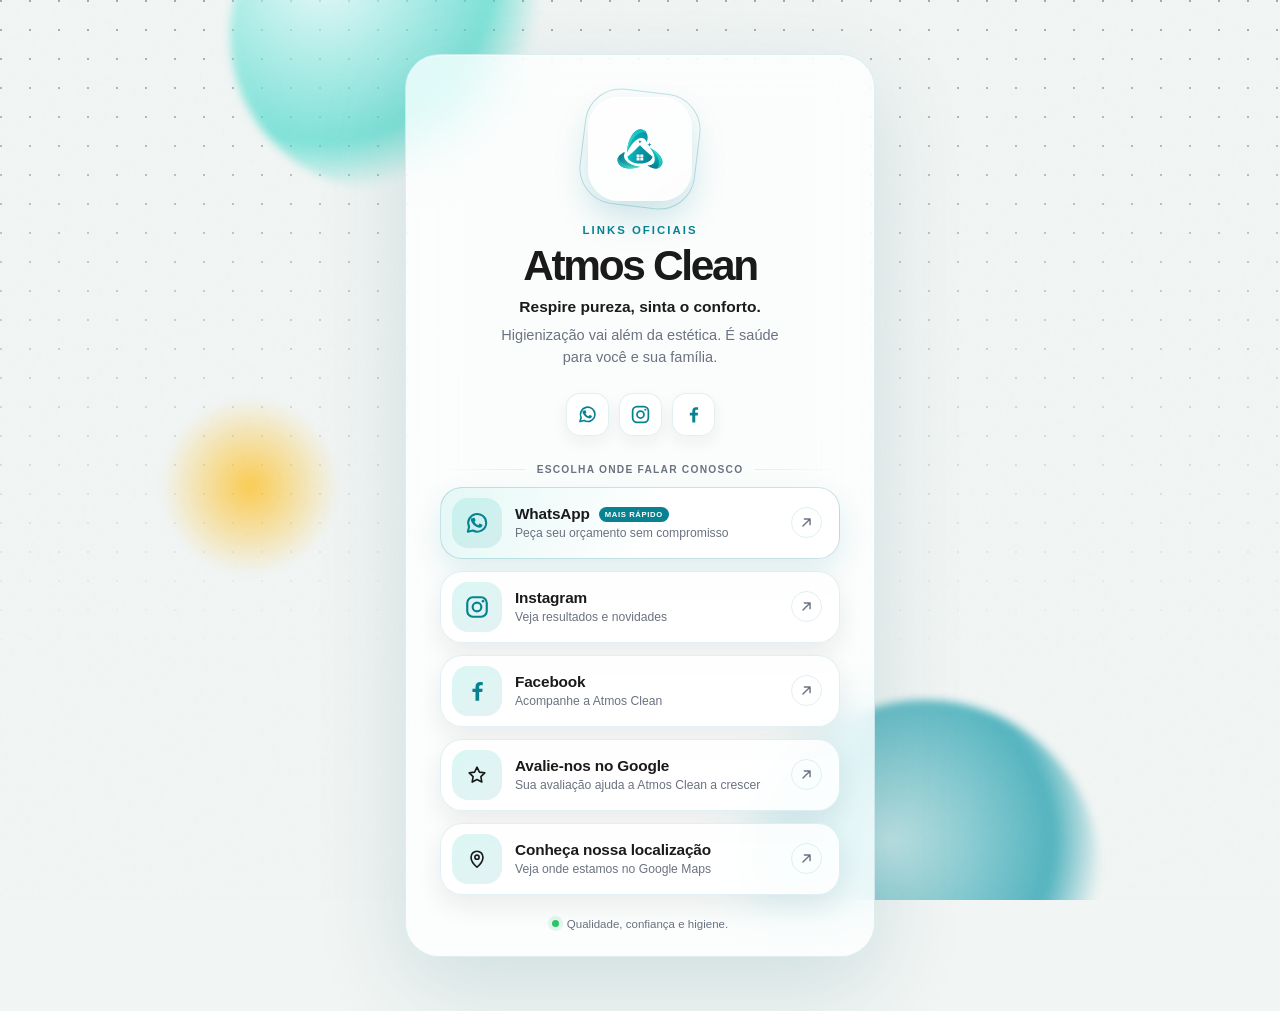
==== index.html @ a63f18ec "Update index.html" ====
<!doctype html>
<html lang="pt-BR">
<head>
  <!-- Google tag (gtag.js) -->
  <script async src="https://www.googletagmanager.com/gtag/js?id=G-EFD76D0ZDN"></script>
  <script>
    window.dataLayer = window.dataLayer || [];
    function gtag(){dataLayer.push(arguments);}
    gtag('js', new Date());

    gtag('config', 'G-EFD76D0ZDN');
  </script>

  <meta charset="utf-8">
  <meta name="viewport" content="width=device-width, initial-scale=1">
  <meta name="theme-color" content="#f1f5f4">
  <meta name="description" content="Encontre todos os canais oficiais da Atmos Clean em um só lugar.">
  <meta property="og:type" content="website">
  <meta property="og:title" content="Atmos Clean | Links oficiais">
  <meta property="og:description" content="Respire pureza, sinta o conforto. Acesse os canais oficiais da Atmos Clean.">
  <meta property="og:image" content="assets/brand/logo.svg">

  <!-- ================================================
       LINKS EDITÁVEIS - ALTERE CADA ENDEREÇO UMA VEZ
       Todos os botões abaixo usam automaticamente estes valores.
  ================================================= -->
  <meta name="social-link-whatsapp" content="https://wa.me/5562993079218?text=Ol%C3%A1%2C%20tudo%20bem%3F%20%0AGostaria%20de%20mais%20informa%C3%A7%C3%B5es%E2%80%A6%20">
  <meta name="social-link-instagram" content="https://www.instagram.com/atmosclean.oficial?igsh=MTZ6dmF2cjFnajdqMw%3D%3D&utm_source=qr">
  <meta name="social-link-facebook" content="https://www.facebook.com/share/1BRJ5jH2sF/?mibextid=wwXIfr">

  <title>Atmos Clean | Links oficiais</title>
  <link rel="icon" href="assets/brand/favicon.svg" type="image/svg+xml">
  <link rel="stylesheet" href="css/style.css">
  <style>.link-icon > svg { width: 22px; height: 22px; display: block; }</style>
  <style>
    /* Ajuste de tela: manter todos os cards visíveis sem rolagem em celulares */
    @media (max-width: 600px) {
      html, body {
        height: 100%;
        overflow: hidden;
      }

      body {
        min-height: 100svh;
      }

      .page-shell {
        min-height: 100svh;
        padding: 10px 12px;
        display: flex;
        align-items: center;
        justify-content: center;
      }

      .profile-card {
        width: min(100%, 430px);
        max-height: calc(100svh - 20px);
        overflow: hidden;
      }

      .profile-header {
        padding-top: 4px;
      }

      .logo-wrap {
        margin-bottom: 6px;
      }

      .brand-logo {
        max-height: 58px;
      }

      .eyebrow {
        margin: 2px 0 2px;
        font-size: 0.72rem;
      }

      .profile-header h1 {
        margin: 0;
        font-size: clamp(1.55rem, 6vw, 2rem);
      }

      .tagline {
        margin: 2px 0 4px;
        font-size: 0.82rem;
      }

      .intro {
        margin: 0 auto 7px;
        font-size: 0.72rem;
        line-height: 1.25;
      }

      .social-shortcuts {
        margin-bottom: 7px;
      }

      .section-label {
        margin: 6px 0 7px;
      }

      .links {
        gap: 6px;
      }

      .link-card {
        min-height: 50px;
        padding: 8px 11px;
      }

      .link-icon {
        width: 34px;
        height: 34px;
        flex: 0 0 34px;
      }

      .link-text strong {
        font-size: 0.82rem;
      }

      .link-text small {
        font-size: 0.66rem;
        line-height: 1.15;
      }

      .profile-footer {
        margin-top: 7px;
        padding-top: 5px;
      }

      .profile-footer p {
        font-size: 0.65rem;
      }
    }

    /* Em telas muito baixas, compacta ainda mais sem criar scroll */
    @media (max-width: 600px) and (max-height: 700px) {
      .page-shell {
        padding: 6px 10px;
      }

      .profile-header h1 {
        font-size: 1.45rem;
      }

      .brand-logo {
        max-height: 48px;
      }

      .social-shortcuts {
        transform: scale(.9);
        transform-origin: center;
        margin: 0 0 2px;
      }

      .section-label {
        margin: 3px 0 5px;
      }

      .links {
        gap: 4px;
      }

      .link-card {
        min-height: 45px;
        padding: 6px 9px;
      }

      .link-icon {
        width: 30px;
        height: 30px;
        flex-basis: 30px;
      }

      .profile-footer {
        display: none;
      }
    }
  </style>

  <script src="js/main.js" defer></script>
</head>
<body>
  <a class="skip-link" href="#links">Ir para os links</a>

  <div class="background-art" aria-hidden="true">
    <span class="orb orb--one"></span>
    <span class="orb orb--two"></span>
    <span class="orb orb--three"></span>
    <span class="noise"></span>
  </div>

  <main class="page-shell">
    <article class="profile-card reveal">
      <!-- =========================
           DADOS EDITÁVEIS DA MARCA
           Edite textos, links e imagens abaixo
      ========================== -->
      <header class="profile-header">
        <div class="logo-wrap" aria-hidden="true">
          <!-- Para trocar a marca, substitua o arquivo abaixo. -->
          <img class="brand-logo" src="assets/brand/logo.svg" alt="">
        </div>

        <!-- Edite aqui o nome, slogan e apresentação. -->
        <p class="eyebrow">Links oficiais</p>
        <h1>Atmos Clean</h1>
        <p class="tagline">Respire pureza, sinta o conforto.</p>
        <p class="intro">Higienização vai além da estética. É saúde para você e sua família.</p>

        <!-- Edite os hrefs dos atalhos sociais. -->
        <nav class="social-shortcuts" aria-label="Atalhos para redes sociais">
          <a href="#" data-link="whatsapp" target="_blank" rel="noopener noreferrer" aria-label="WhatsApp">
            <img src="assets/icons/whatsapp.svg" alt="">
          </a>
          <a href="#" data-link="instagram" target="_blank" rel="noopener noreferrer" aria-label="Instagram">
            <img src="assets/icons/instagram.svg" alt="">
          </a>
          <a href="#" data-link="facebook" target="_blank" rel="noopener noreferrer" aria-label="Facebook">
            <img src="assets/icons/facebook.svg" alt="">
          </a>
        </nav>
      </header>

      <div class="section-label reveal" style="--delay: 40ms" aria-hidden="true">
        <span></span>
        <p>Escolha onde falar conosco</p>
        <span></span>
      </div>

      <!-- Copie ou remova blocos .link-card para editar a lista. -->
      <section class="links" id="links" aria-label="Canais de contato">
        <a class="link-card link-card--primary reveal" href="#" data-link="whatsapp" target="_blank" rel="noopener noreferrer" data-channel="WhatsApp" style="--delay: 80ms">
          <span class="link-icon"><img src="assets/icons/whatsapp.svg" alt=""></span>
          <span class="link-text"><strong>WhatsApp <em>mais rápido</em></strong><small>Peça seu orçamento sem compromisso</small></span>
          <span class="link-arrow" aria-hidden="true"><svg viewBox="0 0 24 24"><path d="M7 17 17 7M9 7h8v8"></path></svg></span>
        </a>

        <a class="link-card reveal" href="#" data-link="instagram" target="_blank" rel="noopener noreferrer" data-channel="Instagram" style="--delay: 140ms">
          <span class="link-icon"><img src="assets/icons/instagram.svg" alt=""></span>
          <span class="link-text"><strong>Instagram</strong><small>Veja resultados e novidades</small></span>
          <span class="link-arrow" aria-hidden="true"><svg viewBox="0 0 24 24"><path d="M7 17 17 7M9 7h8v8"></path></svg></span>
        </a>

        <a class="link-card reveal" href="#" data-link="facebook" target="_blank" rel="noopener noreferrer" data-channel="Facebook" style="--delay: 200ms">
          <span class="link-icon"><img src="assets/icons/facebook.svg" alt=""></span>
          <span class="link-text"><strong>Facebook</strong><small>Acompanhe a Atmos Clean</small></span>
          <span class="link-arrow" aria-hidden="true"><svg viewBox="0 0 24 24"><path d="M7 17 17 7M9 7h8v8"></path></svg></span>
        </a>

        <a class="link-card reveal" href="https://g.page/r/CYcF6MZ9ErbyEAI/review" target="_blank" rel="noopener noreferrer" data-channel="Google Avaliação" style="--delay: 260ms">
          <span class="link-icon" aria-hidden="true">
            <svg viewBox="0 0 24 24" fill="none">
              <path d="M12 3.5l2.63 5.33 5.87.85-4.25 4.14 1 5.85L12 16.9l-5.25 2.77 1-5.85L3.5 9.68l5.87-.85L12 3.5z" stroke="currentColor" stroke-width="1.8" stroke-linejoin="round"/>
            </svg>
          </span>
          <span class="link-text"><strong>Avalie-nos no Google</strong><small>Sua avaliação ajuda a Atmos Clean a crescer</small></span>
          <span class="link-arrow" aria-hidden="true"><svg viewBox="0 0 24 24"><path d="M7 17 17 7M9 7h8v8"></path></svg></span>
        </a>

        <a class="link-card reveal" href="https://share.google/tZigsEv94xAQN0CXl" target="_blank" rel="noopener noreferrer" data-channel="Google Maps" style="--delay: 320ms">
          <span class="link-icon" aria-hidden="true">
            <svg viewBox="0 0 24 24" fill="none">
              <path d="M12 21s6.5-5.75 6.5-11A6.5 6.5 0 1 0 5.5 10c0 5.25 6.5 11 6.5 11z" stroke="currentColor" stroke-width="1.8"/>
              <circle cx="12" cy="10" r="2.3" stroke="currentColor" stroke-width="1.8"/>
            </svg>
          </span>
          <span class="link-text"><strong>Conheça nossa localização</strong><small>Veja onde estamos no Google Maps</small></span>
          <span class="link-arrow" aria-hidden="true"><svg viewBox="0 0 24 24"><path d="M7 17 17 7M9 7h8v8"></path></svg></span>
        </a>

      </section>

      <!-- Edite aqui o aviso do rodapé. -->
      <footer class="profile-footer">
        <span class="status-dot" aria-hidden="true"></span>
        <p>Qualidade, confiança e higiene.</p>
      </footer>
      <!-- ========== FIM DOS DADOS EDITÁVEIS ========== -->
    </article>
  </main>

  <div class="toast" role="status" aria-live="polite" aria-atomic="true">
    <span class="toast__icon" aria-hidden="true">!</span>
    <span class="toast__message">Link ainda não configurado.</span>
  </div>

  <noscript><p class="noscript">A página funciona sem JavaScript; apenas as animações ficam desativadas.</p></noscript>
</body>
</html>
---- css/style.css ----
:root {
  color-scheme: light;
  --color-bg: #f1f5f4;
  --color-card: rgba(255, 255, 255, 0.76);
  --color-card-solid: #fff;
  --color-primary: #1a1a1a;
  --color-secondary: #6b7280;
  --color-accent: #088291;
  --color-accent-2: #48d9ca;
  --color-cta: #f77f00;
  --color-border: rgba(8, 130, 145, 0.12);
  --color-button: rgba(255, 255, 255, 0.86);
  --radius-xl: 34px;
  --radius-lg: 22px;
  --shadow-soft: 0 28px 90px rgba(8, 91, 103, 0.15);
  --shadow-button: 0 11px 26px rgba(29, 32, 37, 0.08);
  --ease-out: cubic-bezier(.2, .8, .2, 1);
}

*, *::before, *::after { box-sizing: border-box; }

html { min-width: 320px; scroll-behavior: smooth; }

body {
  min-height: 100vh;
  margin: 0;
  overflow-x: hidden;
  color: var(--color-primary);
  background: var(--color-bg);
  font-family: Inter, ui-sans-serif, -apple-system, BlinkMacSystemFont, "Segoe UI", sans-serif;
  -webkit-font-smoothing: antialiased;
  transition: color .35s ease, background-color .35s ease;
}

a { color: inherit; }
img { display: block; max-width: 100%; }
button, a { -webkit-tap-highlight-color: transparent; }

.skip-link {
  position: fixed;
  top: 10px;
  left: 10px;
  z-index: 20;
  padding: 10px 14px;
  border-radius: 12px;
  background: var(--color-primary);
  color: var(--color-card-solid);
  transform: translateY(-150%);
  transition: transform .2s ease;
}

.skip-link:focus { transform: translateY(0); }

.background-art {
  position: fixed;
  inset: 0;
  overflow: hidden;
  pointer-events: none;
}

.background-art::before {
  content: "";
  position: absolute;
  inset: 0;
  opacity: .34;
  background-image: radial-gradient(circle at 1px 1px, currentColor 1px, transparent 0);
  background-size: 29px 29px;
  mask-image: linear-gradient(to bottom, black, transparent 75%);
}

.orb {
  position: absolute;
  border-radius: 999px;
  filter: blur(4px);
  opacity: .68;
  animation: drift 15s ease-in-out infinite alternate;
}

.orb--one {
  width: 310px;
  height: 310px;
  top: -120px;
  left: calc(50% - 410px);
  background: radial-gradient(circle at 30% 30%, #e0fbfc, #48d9ca 55%, transparent 72%);
}

.orb--two {
  width: 350px;
  height: 350px;
  right: calc(50% - 460px);
  bottom: -150px;
  background: radial-gradient(circle at 40% 40%, #a8dadc, #0895a6 55%, transparent 72%);
  animation-delay: -6s;
}

.orb--three {
  width: 180px;
  height: 180px;
  top: 44%;
  left: calc(50% - 480px);
  background: radial-gradient(circle, #ffb703, transparent 70%);
  animation-delay: -10s;
}

.noise {
  position: absolute;
  inset: 0;
  opacity: .025;
  background-image: url("data:image/svg+xml,%3Csvg viewBox='0 0 180 180' xmlns='http://www.w3.org/2000/svg'%3E%3Cfilter id='n'%3E%3CfeTurbulence type='fractalNoise' baseFrequency='.9' numOctaves='3' stitchTiles='stitch'/%3E%3C/filter%3E%3Crect width='100%25' height='100%25' filter='url(%23n)' opacity='.8'/%3E%3C/svg%3E");
}

.page-shell {
  position: relative;
  z-index: 1;
  display: grid;
  min-height: 100vh;
  place-items: center;
  padding: 54px 18px;
}

.profile-card {
  width: min(100%, 470px);
  padding: 42px 34px 26px;
  overflow: hidden;
  border: 1px solid var(--color-border);
  border-radius: var(--radius-xl);
  background: var(--color-card);
  box-shadow: var(--shadow-soft), inset 0 1px 0 rgba(255,255,255,.48);
  -webkit-backdrop-filter: blur(24px) saturate(140%);
  backdrop-filter: blur(24px) saturate(140%);
}

.profile-header { text-align: center; }

.logo-wrap {
  position: relative;
  display: grid;
  width: 104px;
  height: 104px;
  margin: 0 auto 23px;
  place-items: center;
  border-radius: 31px;
  background: linear-gradient(145deg, rgba(255,255,255,.72), rgba(255,255,255,.22));
  box-shadow: 0 17px 34px rgba(8, 130, 145, .2), inset 0 1px 0 rgba(255,255,255,.7);
  animation: float 5s ease-in-out infinite;
}

.logo-wrap::after {
  content: "";
  position: absolute;
  inset: -6px;
  z-index: -1;
  border: 1px solid rgba(8, 130, 145, .24);
  border-radius: 36px;
  transform: rotate(7deg);
}

.brand-logo { width: 82px; height: 82px; object-fit: contain; }

.eyebrow {
  margin: 0 0 8px;
  color: var(--color-accent);
  font-size: .71rem;
  font-weight: 800;
  letter-spacing: .18em;
  text-transform: uppercase;
}

h1 {
  margin: 0;
  font-size: clamp(2rem, 8vw, 2.65rem);
  letter-spacing: -.055em;
  line-height: 1.05;
}

.tagline {
  margin: 9px 0 0;
  color: var(--color-primary);
  font-size: .97rem;
  font-weight: 650;
}

.intro {
  max-width: 310px;
  margin: 8px auto 0;
  color: var(--color-secondary);
  font-size: .91rem;
  line-height: 1.55;
}

.social-shortcuts {
  display: flex;
  justify-content: center;
  gap: 10px;
  margin: 24px 0 28px;
}

.social-shortcuts a {
  display: grid;
  width: 43px;
  height: 43px;
  place-items: center;
  border: 1px solid var(--color-border);
  border-radius: 14px;
  background: var(--color-button);
  box-shadow: 0 7px 16px rgba(32,38,45,.06);
  transition: transform .25s var(--ease-out), border-color .25s ease, box-shadow .25s ease;
}

.social-shortcuts a:hover { transform: translateY(-4px) rotate(-2deg); border-color: rgba(8,130,145,.42); box-shadow: 0 12px 22px rgba(8,130,145,.14); }
.social-shortcuts img { width: 21px; height: 21px; }

.social-shortcuts a.is-placeholder { position: relative; }
.social-shortcuts a.is-placeholder::after {
  content: "";
  position: absolute;
  top: 5px;
  right: 5px;
  width: 6px;
  height: 6px;
  border: 2px solid var(--color-card-solid);
  border-radius: 50%;
  background: var(--color-cta);
}

.section-label {
  display: grid;
  grid-template-columns: 1fr auto 1fr;
  align-items: center;
  gap: 12px;
  margin: 0 3px 12px;
}

.section-label span { height: 1px; background: linear-gradient(90deg, transparent, var(--color-border)); }
.section-label span:last-child { background: linear-gradient(90deg, var(--color-border), transparent); }
.section-label p { margin: 0; color: var(--color-secondary); font-size: .64rem; font-weight: 750; letter-spacing: .12em; text-transform: uppercase; }

.links { display: grid; gap: 12px; }

.link-card {
  position: relative;
  isolation: isolate;
  display: grid;
  grid-template-columns: 50px 1fr 34px;
  min-height: 72px;
  align-items: center;
  gap: 13px;
  padding: 10px 14px 10px 11px;
  overflow: hidden;
  border: 1px solid var(--color-border);
  border-radius: var(--radius-lg);
  background: var(--color-button);
  box-shadow: var(--shadow-button);
  text-decoration: none;
  transition: transform .28s var(--ease-out), border-color .28s ease, box-shadow .28s ease, background-color .35s ease;
}

.link-card::before {
  content: "";
  position: absolute;
  inset: 0;
  z-index: -1;
  background: linear-gradient(105deg, transparent 25%, rgba(255,255,255,.62) 47%, transparent 69%);
  transform: translateX(-120%);
  transition: transform .7s var(--ease-out);
}

.link-card:hover { transform: translateY(-4px) scale(1.012); border-color: rgba(8,130,145,.35); box-shadow: 0 17px 34px rgba(8,91,103,.14); }
.link-card:hover::before { transform: translateX(120%); }

.link-card--primary {
  border-color: rgba(8, 130, 145, .22);
  background: linear-gradient(110deg, rgba(72, 217, 202, .13), var(--color-button) 54%);
  box-shadow: 0 13px 30px rgba(8, 130, 145, .12);
}

.link-icon {
  display: grid;
  width: 50px;
  height: 50px;
  place-items: center;
  border-radius: 16px;
  background: linear-gradient(145deg, rgba(72, 217, 202, .2), rgba(8, 130, 145, .11));
}

.link-icon img { width: 26px; height: 26px; transition: transform .3s var(--ease-out); }
.link-card:hover .link-icon img { transform: scale(1.13) rotate(-4deg); }

.link-text { min-width: 0; }
.link-text strong, .link-text small { display: block; }
.link-text strong { font-size: .96rem; letter-spacing: -.01em; }
.link-text small { margin-top: 3px; overflow: hidden; color: var(--color-secondary); font-size: .76rem; text-overflow: ellipsis; white-space: nowrap; }
.link-text em { display: inline-block; margin-left: 5px; padding: 3px 6px; border-radius: 999px; color: #fff; background: var(--color-accent); font-size: .48rem; font-style: normal; font-weight: 800; letter-spacing: .08em; text-transform: uppercase; vertical-align: 2px; }

.link-arrow {
  display: grid;
  width: 31px;
  height: 31px;
  place-items: center;
  border: 1px solid var(--color-border);
  border-radius: 50%;
  color: var(--color-secondary);
  font-size: 1rem;
  transition: color .25s ease, transform .25s var(--ease-out), background-color .25s ease;
}

.link-arrow svg { width: 17px; height: 17px; fill: none; stroke: currentColor; stroke-width: 2; stroke-linecap: round; stroke-linejoin: round; }
.link-card:hover .link-arrow { color: #fff; border-color: var(--color-cta); background: var(--color-cta); transform: translate(2px, -2px); }
.link-card.is-placeholder .link-arrow { border-style: dashed; color: var(--color-cta); }
.link-card.is-placeholder:hover .link-arrow { color: #fff; border-style: solid; }

.profile-footer {
  display: flex;
  justify-content: center;
  align-items: center;
  gap: 8px;
  margin-top: 23px;
  color: var(--color-secondary);
  font-size: .72rem;
}

.profile-footer p { margin: 0; }
.status-dot { width: 7px; height: 7px; border-radius: 50%; background: #2fc36b; box-shadow: 0 0 0 4px rgba(47,195,107,.12); }

.ripple {
  position: absolute;
  z-index: 2;
  border-radius: 50%;
  background: rgba(8, 130, 145, .23);
  pointer-events: none;
  transform: scale(0);
  animation: ripple .62s ease-out forwards;
}

.toast {
  position: fixed;
  z-index: 30;
  right: 20px;
  bottom: 20px;
  display: flex;
  max-width: min(360px, calc(100vw - 28px));
  align-items: center;
  gap: 11px;
  padding: 13px 16px 13px 12px;
  border: 1px solid rgba(247, 127, 0, .22);
  border-radius: 16px;
  color: var(--color-primary);
  background: var(--color-card-solid);
  box-shadow: 0 18px 50px rgba(10, 42, 53, .2);
  opacity: 0;
  pointer-events: none;
  transform: translateY(18px) scale(.96);
  transition: opacity .28s ease, transform .32s var(--ease-out);
}

.toast.is-visible { opacity: 1; transform: translateY(0) scale(1); }
.toast__icon { display: grid; width: 27px; height: 27px; flex: 0 0 auto; place-items: center; border-radius: 9px; color: #fff; background: var(--color-cta); font-size: .78rem; font-weight: 900; }
.toast__message { font-size: .82rem; font-weight: 650; line-height: 1.35; }

.reveal { opacity: 0; transform: translateY(18px); }
.reveal.is-visible { opacity: 1; transform: translateY(0); transition: opacity .7s var(--ease-out) var(--delay, 0ms), transform .7s var(--ease-out) var(--delay, 0ms); }

.noscript { position: fixed; inset: auto 12px 12px; z-index: 10; margin: 0; padding: 10px; border-radius: 12px; text-align: center; background: #fff1c7; color: #473c22; font-size: .8rem; }

:focus-visible { outline: 3px solid color-mix(in srgb, var(--color-accent) 72%, white); outline-offset: 4px; }

@keyframes float { 0%, 100% { transform: translateY(0) rotate(-1deg); } 50% { transform: translateY(-8px) rotate(1deg); } }
@keyframes drift { from { transform: translate3d(-20px, -10px, 0) scale(.96); } to { transform: translate3d(28px, 26px, 0) scale(1.08); } }
@keyframes ripple { to { opacity: 0; transform: scale(1); } }

@media (max-width: 520px) {
  .page-shell { align-items: start; padding: 72px 10px 20px; }
  .profile-card { padding: 34px 18px 23px; border-radius: 29px; }
  .logo-wrap { width: 92px; height: 92px; border-radius: 27px; }
  .brand-logo { width: 78px; height: 78px; }
  .social-shortcuts { margin-bottom: 24px; }
  .link-card { grid-template-columns: 47px 1fr 31px; min-height: 68px; padding-left: 9px; }
  .link-icon { width: 47px; height: 47px; border-radius: 15px; }
  .toast { right: 14px; bottom: 14px; }
}

@media (prefers-reduced-motion: reduce) {
  html { scroll-behavior: auto; }
  *, *::before, *::after { animation-duration: .01ms !important; animation-iteration-count: 1 !important; transition-duration: .01ms !important; }
  .reveal { opacity: 1; transform: none; }
}
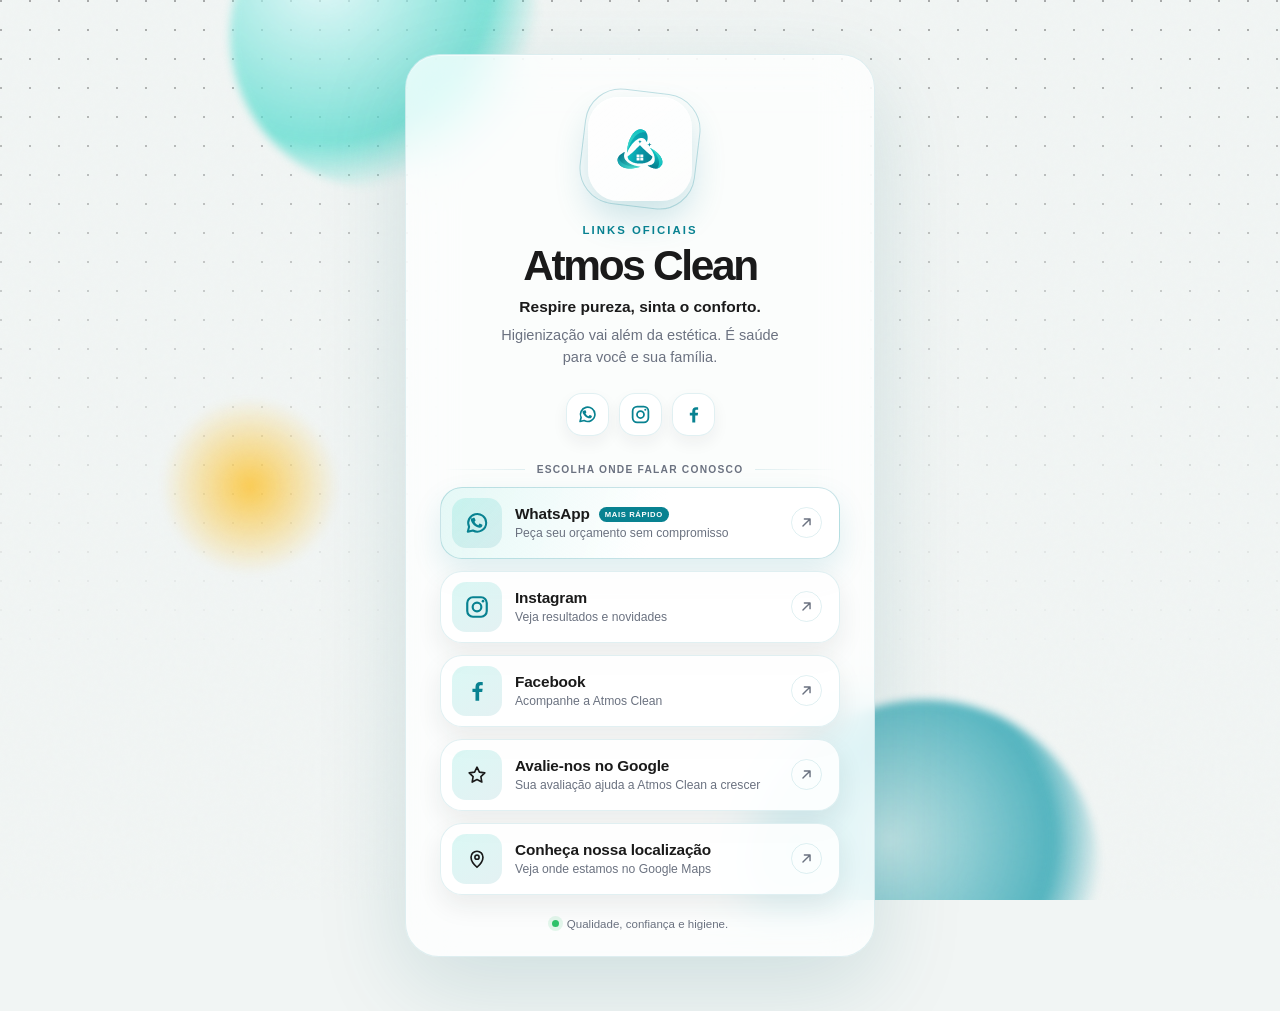
==== commit 3efb7361: "Update index.html" ====
--- a/index.html
+++ b/index.html
@@ -63,11 +63,14 @@
       }
 
       .logo-wrap {
-        margin-bottom: 6px;
+        margin-bottom: 4px;
       }
 
       .brand-logo {
-        max-height: 58px;
+        width: 96px;
+        height: 96px;
+        max-height: none;
+        object-fit: contain;
       }
 
       .eyebrow {
@@ -77,7 +80,7 @@
 
       .profile-header h1 {
         margin: 0;
-        font-size: clamp(1.55rem, 6vw, 2rem);
+        font-size: clamp(1.5rem, 5.8vw, 2rem);
       }
 
       .tagline {
@@ -104,8 +107,8 @@
       }
 
       .link-card {
-        min-height: 50px;
-        padding: 8px 11px;
+        min-height: 48px;
+        padding: 7px 11px;
       }
 
       .link-icon {
@@ -144,7 +147,9 @@
       }
 
       .brand-logo {
-        max-height: 48px;
+        width: 82px;
+        height: 82px;
+        max-height: none;
       }
 
       .social-shortcuts {
@@ -162,8 +167,8 @@
       }
 
       .link-card {
-        min-height: 45px;
-        padding: 6px 9px;
+        min-height: 43px;
+        padding: 5px 9px;
       }
 
       .link-icon {
@@ -179,6 +184,37 @@
   </style>
 
   <script src="js/main.js" defer></script>
+
+  <style>
+    /* Ícones com o mesmo formato em PC e celular */
+    .social-shortcuts a {
+      border-radius: 16px !important;
+    }
+
+    .social-shortcuts a img {
+      border-radius: 0 !important;
+    }
+
+    .link-icon {
+      border-radius: 14px !important;
+    }
+
+    .link-arrow {
+      border-radius: 50% !important;
+    }
+
+    /* Evita que o ajuste de tela altere o formato dos ícones */
+    @media (max-width: 600px) {
+      .social-shortcuts a {
+        border-radius: 16px !important;
+      }
+
+      .link-icon {
+        border-radius: 14px !important;
+      }
+    }
+  </style>
+
 </head>
 <body>
   <a class="skip-link" href="#links">Ir para os links</a>
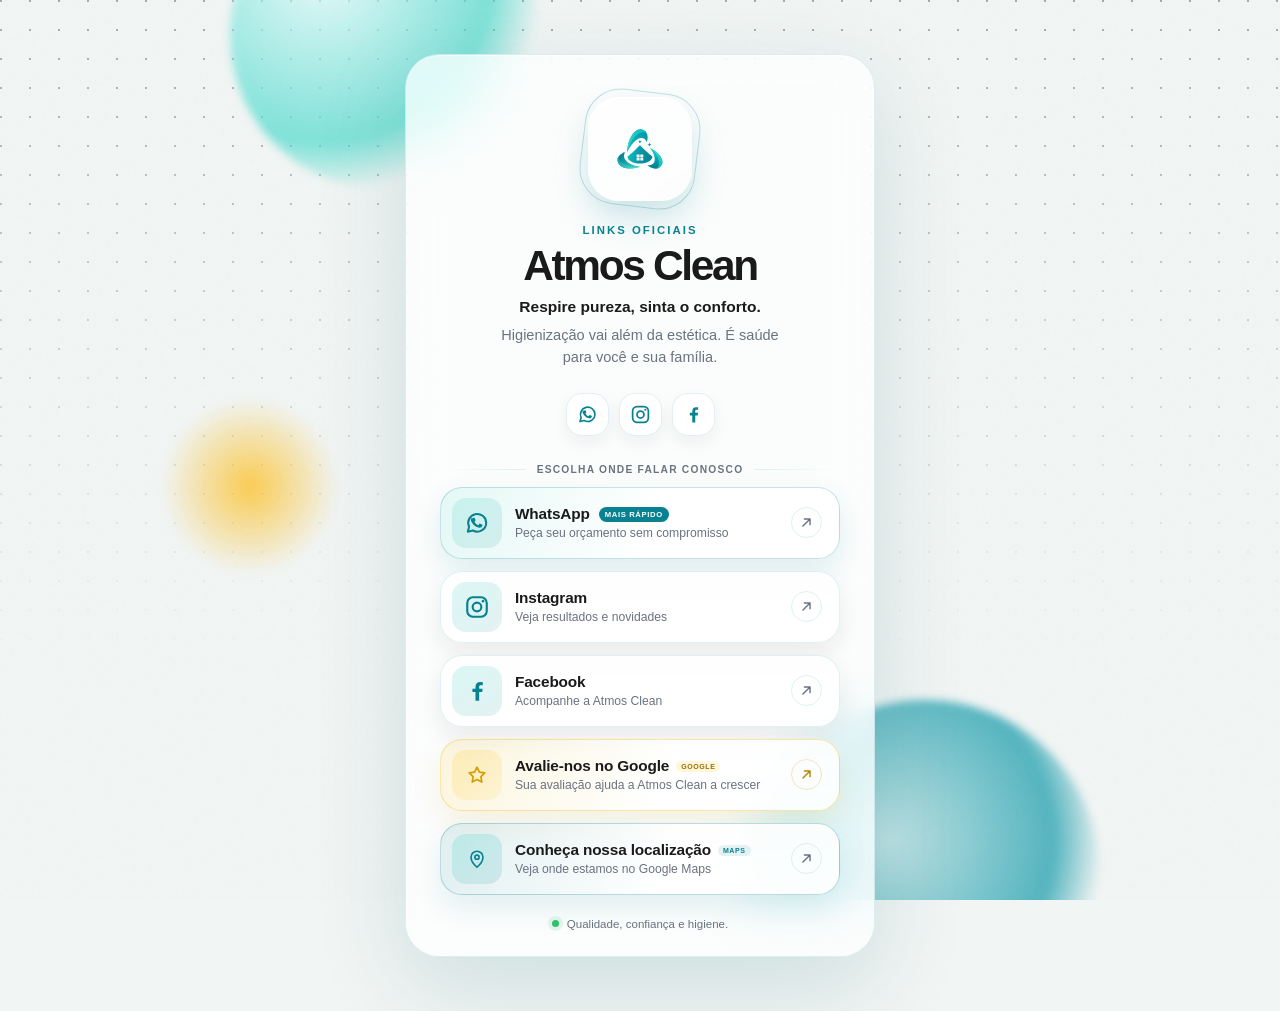
==== commit 905ae179: "Update index.html" ====
--- a/index.html
+++ b/index.html
@@ -31,189 +31,8 @@
   <title>Atmos Clean | Links oficiais</title>
   <link rel="icon" href="assets/brand/favicon.svg" type="image/svg+xml">
   <link rel="stylesheet" href="css/style.css">
-  <style>.link-icon > svg { width: 22px; height: 22px; display: block; }</style>
-  <style>
-    /* Ajuste de tela: manter todos os cards visíveis sem rolagem em celulares */
-    @media (max-width: 600px) {
-      html, body {
-        height: 100%;
-        overflow: hidden;
-      }
-
-      body {
-        min-height: 100svh;
-      }
-
-      .page-shell {
-        min-height: 100svh;
-        padding: 10px 12px;
-        display: flex;
-        align-items: center;
-        justify-content: center;
-      }
-
-      .profile-card {
-        width: min(100%, 430px);
-        max-height: calc(100svh - 20px);
-        overflow: hidden;
-      }
-
-      .profile-header {
-        padding-top: 4px;
-      }
-
-      .logo-wrap {
-        margin-bottom: 4px;
-      }
-
-      .brand-logo {
-        width: 96px;
-        height: 96px;
-        max-height: none;
-        object-fit: contain;
-      }
-
-      .eyebrow {
-        margin: 2px 0 2px;
-        font-size: 0.72rem;
-      }
-
-      .profile-header h1 {
-        margin: 0;
-        font-size: clamp(1.5rem, 5.8vw, 2rem);
-      }
-
-      .tagline {
-        margin: 2px 0 4px;
-        font-size: 0.82rem;
-      }
-
-      .intro {
-        margin: 0 auto 7px;
-        font-size: 0.72rem;
-        line-height: 1.25;
-      }
-
-      .social-shortcuts {
-        margin-bottom: 7px;
-      }
-
-      .section-label {
-        margin: 6px 0 7px;
-      }
-
-      .links {
-        gap: 6px;
-      }
-
-      .link-card {
-        min-height: 48px;
-        padding: 7px 11px;
-      }
-
-      .link-icon {
-        width: 34px;
-        height: 34px;
-        flex: 0 0 34px;
-      }
-
-      .link-text strong {
-        font-size: 0.82rem;
-      }
-
-      .link-text small {
-        font-size: 0.66rem;
-        line-height: 1.15;
-      }
-
-      .profile-footer {
-        margin-top: 7px;
-        padding-top: 5px;
-      }
-
-      .profile-footer p {
-        font-size: 0.65rem;
-      }
-    }
-
-    /* Em telas muito baixas, compacta ainda mais sem criar scroll */
-    @media (max-width: 600px) and (max-height: 700px) {
-      .page-shell {
-        padding: 6px 10px;
-      }
-
-      .profile-header h1 {
-        font-size: 1.45rem;
-      }
-
-      .brand-logo {
-        width: 82px;
-        height: 82px;
-        max-height: none;
-      }
-
-      .social-shortcuts {
-        transform: scale(.9);
-        transform-origin: center;
-        margin: 0 0 2px;
-      }
-
-      .section-label {
-        margin: 3px 0 5px;
-      }
-
-      .links {
-        gap: 4px;
-      }
-
-      .link-card {
-        min-height: 43px;
-        padding: 5px 9px;
-      }
-
-      .link-icon {
-        width: 30px;
-        height: 30px;
-        flex-basis: 30px;
-      }
-
-      .profile-footer {
-        display: none;
-      }
-    }
-  </style>
 
   <script src="js/main.js" defer></script>
-
-  <style>
-    /* Ícones com o mesmo formato em PC e celular */
-    .social-shortcuts a {
-      border-radius: 16px !important;
-    }
-
-    .social-shortcuts a img {
-      border-radius: 0 !important;
-    }
-
-    .link-icon {
-      border-radius: 14px !important;
-    }
-
-    .link-arrow {
-      border-radius: 50% !important;
-    }
-
-    /* Evita que o ajuste de tela altere o formato dos ícones */
-    @media (max-width: 600px) {
-      .social-shortcuts a {
-        border-radius: 16px !important;
-      }
-
-      .link-icon {
-        border-radius: 14px !important;
-      }
-    }
-  </style>
 
 </head>
 <body>
@@ -258,7 +77,7 @@
         </nav>
       </header>
 
-      <div class="section-label reveal" style="--delay: 40ms" aria-hidden="true">
+      <div class="section-label reveal" aria-hidden="true">
         <span></span>
         <p>Escolha onde falar conosco</p>
         <span></span>
@@ -266,25 +85,25 @@
 
       <!-- Copie ou remova blocos .link-card para editar a lista. -->
       <section class="links" id="links" aria-label="Canais de contato">
-        <a class="link-card link-card--primary reveal" href="#" data-link="whatsapp" target="_blank" rel="noopener noreferrer" data-channel="WhatsApp" style="--delay: 80ms">
+        <a class="link-card link-card--primary reveal" href="#" data-link="whatsapp" target="_blank" rel="noopener noreferrer" data-channel="WhatsApp">
           <span class="link-icon"><img src="assets/icons/whatsapp.svg" alt=""></span>
           <span class="link-text"><strong>WhatsApp <em>mais rápido</em></strong><small>Peça seu orçamento sem compromisso</small></span>
           <span class="link-arrow" aria-hidden="true"><svg viewBox="0 0 24 24"><path d="M7 17 17 7M9 7h8v8"></path></svg></span>
         </a>
 
-        <a class="link-card reveal" href="#" data-link="instagram" target="_blank" rel="noopener noreferrer" data-channel="Instagram" style="--delay: 140ms">
+        <a class="link-card reveal" href="#" data-link="instagram" target="_blank" rel="noopener noreferrer" data-channel="Instagram">
           <span class="link-icon"><img src="assets/icons/instagram.svg" alt=""></span>
           <span class="link-text"><strong>Instagram</strong><small>Veja resultados e novidades</small></span>
           <span class="link-arrow" aria-hidden="true"><svg viewBox="0 0 24 24"><path d="M7 17 17 7M9 7h8v8"></path></svg></span>
         </a>
 
-        <a class="link-card reveal" href="#" data-link="facebook" target="_blank" rel="noopener noreferrer" data-channel="Facebook" style="--delay: 200ms">
+        <a class="link-card reveal" href="#" data-link="facebook" target="_blank" rel="noopener noreferrer" data-channel="Facebook">
           <span class="link-icon"><img src="assets/icons/facebook.svg" alt=""></span>
           <span class="link-text"><strong>Facebook</strong><small>Acompanhe a Atmos Clean</small></span>
           <span class="link-arrow" aria-hidden="true"><svg viewBox="0 0 24 24"><path d="M7 17 17 7M9 7h8v8"></path></svg></span>
         </a>
 
-        <a class="link-card reveal" href="https://g.page/r/CYcF6MZ9ErbyEAI/review" target="_blank" rel="noopener noreferrer" data-channel="Google Avaliação" style="--delay: 260ms">
+        <a class="link-card link-card--google-review reveal" href="https://g.page/r/CYcF6MZ9ErbyEAI/review" target="_blank" rel="noopener noreferrer" data-channel="Google Avaliação">
           <span class="link-icon" aria-hidden="true">
             <svg viewBox="0 0 24 24" fill="none">
               <path d="M12 3.5l2.63 5.33 5.87.85-4.25 4.14 1 5.85L12 16.9l-5.25 2.77 1-5.85L3.5 9.68l5.87-.85L12 3.5z" stroke="currentColor" stroke-width="1.8" stroke-linejoin="round"/>
@@ -294,7 +113,7 @@
           <span class="link-arrow" aria-hidden="true"><svg viewBox="0 0 24 24"><path d="M7 17 17 7M9 7h8v8"></path></svg></span>
         </a>
 
-        <a class="link-card reveal" href="https://share.google/tZigsEv94xAQN0CXl" target="_blank" rel="noopener noreferrer" data-channel="Google Maps" style="--delay: 320ms">
+        <a class="link-card link-card--location reveal" href="https://share.google/tZigsEv94xAQN0CXl" target="_blank" rel="noopener noreferrer" data-channel="Google Maps">
           <span class="link-icon" aria-hidden="true">
             <svg viewBox="0 0 24 24" fill="none">
               <path d="M12 21s6.5-5.75 6.5-11A6.5 6.5 0 1 0 5.5 10c0 5.25 6.5 11 6.5 11z" stroke="currentColor" stroke-width="1.8"/>
--- a/css/style.css
+++ b/css/style.css
@@ -384,3 +384,244 @@
   *, *::before, *::after { animation-duration: .01ms !important; animation-iteration-count: 1 !important; transition-duration: .01ms !important; }
   .reveal { opacity: 1; transform: none; }
 }
+
+/* =========================================================
+   CSS que estava no HTML — centralizado aqui
+   ========================================================= */
+.link-icon > svg { width: 22px; height: 22px; display: block; }
+
+/* Ajuste de tela: manter todos os cards visíveis sem rolagem em celulares */
+    @media (max-width: 600px) {
+      html, body {
+        height: 100%;
+        overflow: hidden;
+      }
+
+      body {
+        min-height: 100svh;
+      }
+
+      .page-shell {
+        min-height: 100svh;
+        padding: 10px 12px;
+        display: flex;
+        align-items: center;
+        justify-content: center;
+      }
+
+      .profile-card {
+        width: min(100%, 430px);
+        max-height: calc(100svh - 20px);
+        overflow: hidden;
+      }
+
+      .profile-header {
+        padding-top: 4px;
+      }
+
+      .logo-wrap {
+        margin-bottom: 4px;
+      }
+
+      .brand-logo {
+        width: 96px;
+        height: 96px;
+        max-height: none;
+        object-fit: contain;
+      }
+
+      .eyebrow {
+        margin: 2px 0 2px;
+        font-size: 0.72rem;
+      }
+
+      .profile-header h1 {
+        margin: 0;
+        font-size: clamp(1.5rem, 5.8vw, 2rem);
+      }
+
+      .tagline {
+        margin: 2px 0 4px;
+        font-size: 0.82rem;
+      }
+
+      .intro {
+        margin: 0 auto 7px;
+        font-size: 0.72rem;
+        line-height: 1.25;
+      }
+
+      .social-shortcuts {
+        margin-bottom: 7px;
+      }
+
+      .section-label {
+        margin: 6px 0 7px;
+      }
+
+      .links {
+        gap: 6px;
+      }
+
+      .link-card {
+        min-height: 48px;
+        padding: 7px 11px;
+      }
+
+      .link-icon {
+        width: 34px;
+        height: 34px;
+        flex: 0 0 34px;
+      }
+
+      .link-text strong {
+        font-size: 0.82rem;
+      }
+
+      .link-text small {
+        font-size: 0.66rem;
+        line-height: 1.15;
+      }
+
+      .profile-footer {
+        margin-top: 7px;
+        padding-top: 5px;
+      }
+
+      .profile-footer p {
+        font-size: 0.65rem;
+      }
+    }
+
+    /* Em telas muito baixas, compacta ainda mais sem criar scroll */
+    @media (max-width: 600px) and (max-height: 700px) {
+      .page-shell {
+        padding: 6px 10px;
+      }
+
+      .profile-header h1 {
+        font-size: 1.45rem;
+      }
+
+      .brand-logo {
+        width: 82px;
+        height: 82px;
+        max-height: none;
+      }
+
+      .social-shortcuts {
+        transform: scale(.9);
+        transform-origin: center;
+        margin: 0 0 2px;
+      }
+
+      .section-label {
+        margin: 3px 0 5px;
+      }
+
+      .links {
+        gap: 4px;
+      }
+
+      .link-card {
+        min-height: 43px;
+        padding: 5px 9px;
+      }
+
+      .link-icon {
+        width: 30px;
+        height: 30px;
+        flex-basis: 30px;
+      }
+
+      .profile-footer {
+        display: none;
+      }
+    }
+
+/* Ícones com o mesmo formato em PC e celular */
+    .social-shortcuts a {
+      border-radius: 16px !important;
+    }
+
+    .social-shortcuts a img {
+      border-radius: 0 !important;
+    }
+
+    .link-icon {
+      border-radius: 14px !important;
+    }
+
+    .link-arrow {
+      border-radius: 50% !important;
+    }
+
+    /* Evita que o ajuste de tela altere o formato dos ícones */
+    @media (max-width: 600px) {
+      .social-shortcuts a {
+        border-radius: 16px !important;
+      }
+
+      .link-icon {
+        border-radius: 14px !important;
+      }
+    }
+
+.link-card--google-review {
+  border-color: rgba(247,183,0,.34) !important;
+  background: linear-gradient(110deg,rgba(255,193,7,.12),var(--color-button) 58%) !important;
+  box-shadow: 0 13px 30px rgba(191,143,0,.11) !important;
+}
+.link-card--google-review .link-icon { color:#d59b00; background:linear-gradient(145deg,rgba(255,205,60,.25),rgba(255,193,7,.10)); }
+.link-card--google-review .link-arrow { color:#b98500; border-color:rgba(213,155,0,.25); }
+.link-card--google-review:hover { border-color:rgba(213,155,0,.55) !important; box-shadow:0 17px 34px rgba(191,143,0,.17) !important; }
+.link-card--google-review:hover .link-arrow { background:#d59b00; border-color:#d59b00; }
+
+.link-card--location {
+  border-color:rgba(8,130,145,.28) !important;
+  background:linear-gradient(110deg,rgba(8,130,145,.11),var(--color-button) 58%) !important;
+  box-shadow:0 13px 30px rgba(8,130,145,.11) !important;
+}
+.link-card--location .link-icon { color:var(--color-accent); background:linear-gradient(145deg,rgba(72,217,202,.25),rgba(8,130,145,.12)); }
+.link-card--location:hover { border-color:rgba(8,130,145,.48) !important; box-shadow:0 17px 34px rgba(8,91,103,.17) !important; }
+.link-card--location:hover .link-arrow { background:var(--color-accent); border-color:var(--color-accent); }
+
+.link-card--google-review .link-text strong::after,
+.link-card--location .link-text strong::after {
+  display:inline-block; margin-left:7px; padding:2px 5px; border-radius:999px;
+  font-size:.44rem; font-weight:850; letter-spacing:.08em; vertical-align:2px;
+}
+.link-card--google-review .link-text strong::after { content:"GOOGLE"; color:#9a7100; background:rgba(255,193,7,.14); }
+.link-card--location .link-text strong::after { content:"MAPS"; color:var(--color-accent); background:rgba(8,130,145,.10); }
+
+.profile-card.reveal { animation:atmos-card-in .75s cubic-bezier(.2,.8,.2,1) both; }
+.profile-header .logo-wrap { animation:float 5s ease-in-out infinite, atmos-logo-in .8s cubic-bezier(.2,.8,.2,1) both; }
+.social-shortcuts a { animation:atmos-social-in .55s cubic-bezier(.2,.8,.2,1) both; }
+.social-shortcuts a:nth-child(1) { animation-delay:.16s; }
+.social-shortcuts a:nth-child(2) { animation-delay:.23s; }
+.social-shortcuts a:nth-child(3) { animation-delay:.30s; }
+
+.link-card { animation:atmos-link-in .65s cubic-bezier(.2,.8,.2,1) both; animation-delay:var(--delay,0ms); }
+.link-card--google-review { animation-name:atmos-link-in,google-attention; animation-duration:.65s,2.8s; animation-timing-function:cubic-bezier(.2,.8,.2,1),ease-in-out; animation-delay:var(--delay,0ms),1.8s; animation-iteration-count:1,2; }
+
+@keyframes atmos-card-in { from {opacity:0;transform:translateY(16px) scale(.985)} to {opacity:1;transform:translateY(0) scale(1)} }
+@keyframes atmos-logo-in { from {opacity:0;transform:translateY(-12px) scale(.88)} to {opacity:1;transform:translateY(0) scale(1)} }
+@keyframes atmos-social-in { from {opacity:0;transform:translateY(10px) scale(.88)} to {opacity:1;transform:translateY(0) scale(1)} }
+@keyframes atmos-link-in { from {opacity:0;transform:translateY(14px)} to {opacity:1;transform:translateY(0)} }
+@keyframes google-attention { 0%,100% {transform:translateY(0)} 50% {transform:translateY(-3px)} }
+
+@media (prefers-reduced-motion:reduce) {
+  .profile-card.reveal,.profile-header .logo-wrap,.social-shortcuts a,.link-card,.link-card--google-review { animation:none !important; }
+}
+@media (max-width:600px) {
+  .link-card--google-review .link-text strong::after,.link-card--location .link-text strong::after {
+    font-size:.39rem; margin-left:4px; padding:2px 4px;
+  }
+}
+
+/* Delays das animações — substituem os antigos style="--delay" do HTML */
+.links .link-card:nth-child(1) { --delay: 80ms; }
+.links .link-card:nth-child(2) { --delay: 140ms; }
+.links .link-card:nth-child(3) { --delay: 200ms; }
+.links .link-card:nth-child(4) { --delay: 260ms; }
+.links .link-card:nth-child(5) { --delay: 320ms; }
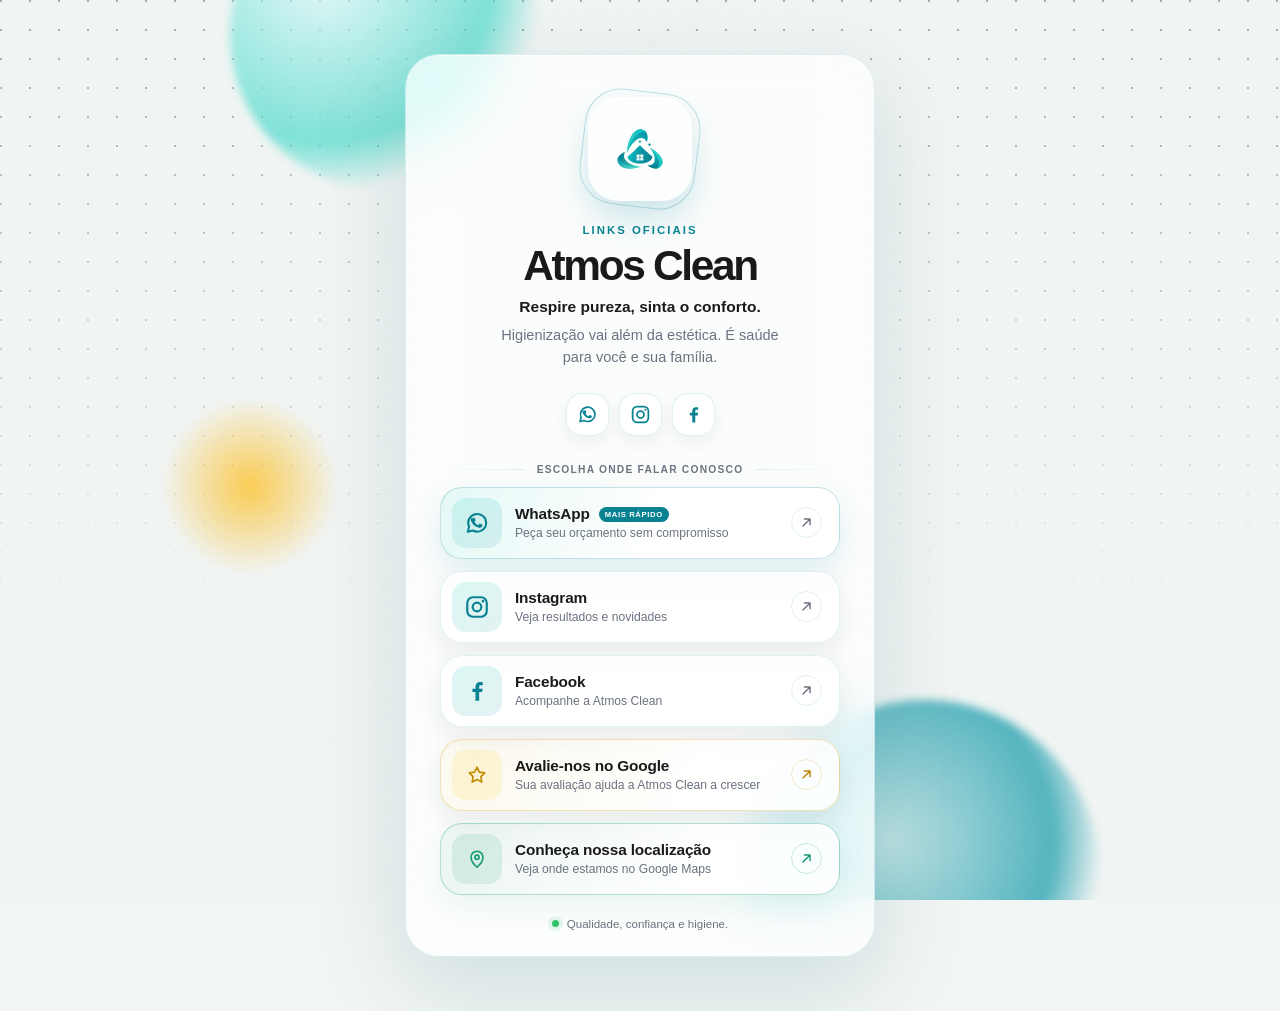
==== commit eb60c41c: "Add files via upload" ====
--- a/index.html
+++ b/index.html
@@ -113,7 +113,7 @@
           <span class="link-arrow" aria-hidden="true"><svg viewBox="0 0 24 24"><path d="M7 17 17 7M9 7h8v8"></path></svg></span>
         </a>
 
-        <a class="link-card link-card--location reveal" href="https://share.google/tZigsEv94xAQN0CXl" target="_blank" rel="noopener noreferrer" data-channel="Google Maps">
+        <a class="link-card link-card--location reveal" href="https://maps.app.goo.gl/gqdzerxZwCRMdjTh8" target="_blank" rel="noopener noreferrer" data-channel="Google Maps">
           <span class="link-icon" aria-hidden="true">
             <svg viewBox="0 0 24 24" fill="none">
               <path d="M12 21s6.5-5.75 6.5-11A6.5 6.5 0 1 0 5.5 10c0 5.25 6.5 11 6.5 11z" stroke="currentColor" stroke-width="1.8"/>
--- a/css/style.css
+++ b/css/style.css
@@ -625,3 +625,81 @@
 .links .link-card:nth-child(3) { --delay: 200ms; }
 .links .link-card:nth-child(4) { --delay: 260ms; }
 .links .link-card:nth-child(5) { --delay: 320ms; }
+
+/* =========================================================
+   AJUSTE FINAL — GOOGLE E LOCALIZAÇÃO
+   ========================================================= */
+
+.link-card--google-review {
+  border-color: rgba(213, 155, 0, .28) !important;
+  background: linear-gradient(110deg, rgba(255, 193, 7, .055), var(--color-button) 68%) !important;
+  box-shadow: var(--shadow-button) !important;
+}
+
+.link-card--google-review .link-icon {
+  color: #c28b00 !important;
+  background: rgba(255, 193, 7, .12) !important;
+}
+
+.link-card--google-review .link-arrow {
+  color: #b98200 !important;
+  border-color: rgba(213, 155, 0, .22) !important;
+}
+
+.link-card--google-review .link-text strong::after,
+.link-card--google-review .link-text strong::before {
+  content: none !important;
+  display: none !important;
+}
+
+.link-card--google-review:hover {
+  border-color: rgba(213, 155, 0, .44) !important;
+}
+
+.link-card--google-review:hover .link-arrow {
+  color: #fff !important;
+  background: #c28b00 !important;
+  border-color: #c28b00 !important;
+}
+
+/* Localização: verde, para não ficar confundida com o azul da marca */
+.link-card--location {
+  border-color: rgba(24, 155, 115, .32) !important;
+  background: linear-gradient(110deg, rgba(24, 155, 115, .07), var(--color-button) 68%) !important;
+  box-shadow: 0 11px 27px rgba(24, 155, 115, .08) !important;
+}
+
+.link-card--location .link-icon {
+  color: #159b73 !important;
+  background: rgba(24, 155, 115, .12) !important;
+}
+
+.link-card--location .link-arrow {
+  color: #159b73 !important;
+  border-color: rgba(24, 155, 115, .22) !important;
+}
+
+.link-card--location .link-text strong::after,
+.link-card--location .link-text strong::before {
+  content: none !important;
+  display: none !important;
+}
+
+.link-card--location:hover {
+  border-color: rgba(24, 155, 115, .48) !important;
+  box-shadow: 0 17px 34px rgba(24, 155, 115, .14) !important;
+}
+
+.link-card--location:hover .link-arrow {
+  color: #fff !important;
+  background: #159b73 !important;
+  border-color: #159b73 !important;
+}
+
+/* Mantém a entrada suave, sem o antigo "pulo" do Google */
+.link-card--google-review {
+  animation-name: atmos-link-in !important;
+  animation-duration: .65s !important;
+  animation-timing-function: cubic-bezier(.2,.8,.2,1) !important;
+  animation-iteration-count: 1 !important;
+}
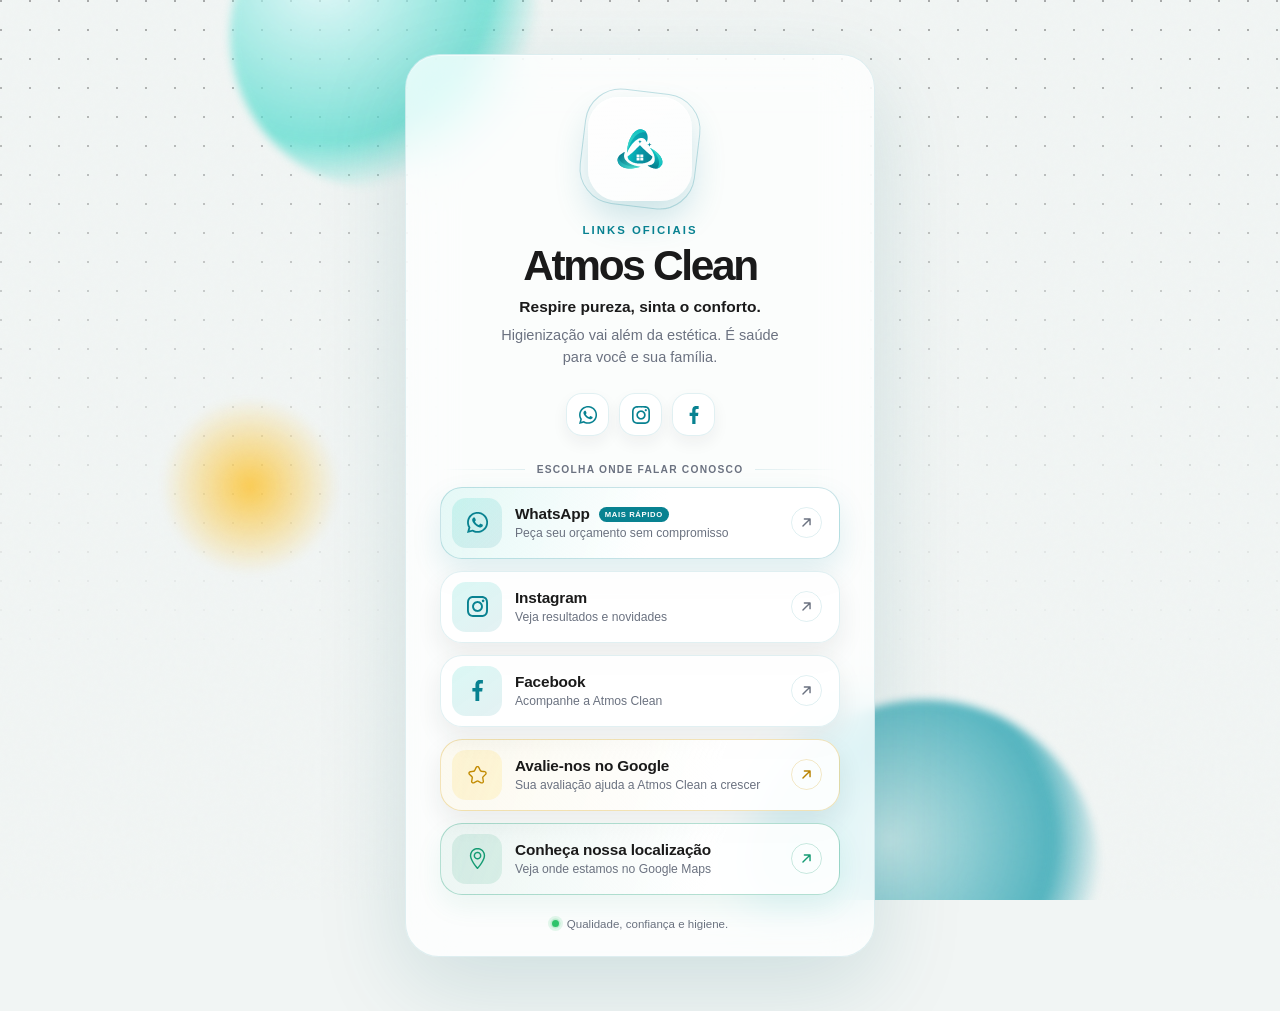
==== commit 70f2b05f: "Add files via upload" ====
--- a/index.html
+++ b/index.html
@@ -105,9 +105,7 @@
 
         <a class="link-card link-card--google-review reveal" href="https://g.page/r/CYcF6MZ9ErbyEAI/review" target="_blank" rel="noopener noreferrer" data-channel="Google Avaliação">
           <span class="link-icon" aria-hidden="true">
-            <svg viewBox="0 0 24 24" fill="none">
-              <path d="M12 3.5l2.63 5.33 5.87.85-4.25 4.14 1 5.85L12 16.9l-5.25 2.77 1-5.85L3.5 9.68l5.87-.85L12 3.5z" stroke="currentColor" stroke-width="1.8" stroke-linejoin="round"/>
-            </svg>
+            <img src="assets/icons/estrela.svg" alt="">
           </span>
           <span class="link-text"><strong>Avalie-nos no Google</strong><small>Sua avaliação ajuda a Atmos Clean a crescer</small></span>
           <span class="link-arrow" aria-hidden="true"><svg viewBox="0 0 24 24"><path d="M7 17 17 7M9 7h8v8"></path></svg></span>
@@ -115,10 +113,7 @@
 
         <a class="link-card link-card--location reveal" href="https://maps.app.goo.gl/gqdzerxZwCRMdjTh8" target="_blank" rel="noopener noreferrer" data-channel="Google Maps">
           <span class="link-icon" aria-hidden="true">
-            <svg viewBox="0 0 24 24" fill="none">
-              <path d="M12 21s6.5-5.75 6.5-11A6.5 6.5 0 1 0 5.5 10c0 5.25 6.5 11 6.5 11z" stroke="currentColor" stroke-width="1.8"/>
-              <circle cx="12" cy="10" r="2.3" stroke="currentColor" stroke-width="1.8"/>
-            </svg>
+            <img src="assets/icons/localizacao.svg" alt="">
           </span>
           <span class="link-text"><strong>Conheça nossa localização</strong><small>Veja onde estamos no Google Maps</small></span>
           <span class="link-arrow" aria-hidden="true"><svg viewBox="0 0 24 24"><path d="M7 17 17 7M9 7h8v8"></path></svg></span>
--- a/css/style.css
+++ b/css/style.css
@@ -208,7 +208,13 @@
 }
 
 .social-shortcuts a:hover { transform: translateY(-4px) rotate(-2deg); border-color: rgba(8,130,145,.42); box-shadow: 0 12px 22px rgba(8,130,145,.14); }
-.social-shortcuts img { width: 21px; height: 21px; }
+.social-shortcuts img {
+  width: 18px;
+  height: 18px;
+  object-fit: contain;
+  transition: transform .3s var(--ease-out);
+}
+.social-shortcuts a:hover img { transform: scale(1.12) rotate(-4deg); }
 
 .social-shortcuts a.is-placeholder { position: relative; }
 .social-shortcuts a.is-placeholder::after {
@@ -238,6 +244,7 @@
 .links { display: grid; gap: 12px; }
 
 .link-card {
+  --ripple-color: rgba(8, 130, 145, .23);
   position: relative;
   isolation: isolate;
   display: grid;
@@ -283,7 +290,12 @@
   background: linear-gradient(145deg, rgba(72, 217, 202, .2), rgba(8, 130, 145, .11));
 }
 
-.link-icon img { width: 26px; height: 26px; transition: transform .3s var(--ease-out); }
+.link-icon img {
+  width: 21px;
+  height: 21px;
+  object-fit: contain;
+  transition: transform .3s var(--ease-out);
+}
 .link-card:hover .link-icon img { transform: scale(1.13) rotate(-4deg); }
 
 .link-text { min-width: 0; }
@@ -320,13 +332,31 @@
 }
 
 .profile-footer p { margin: 0; }
-.status-dot { width: 7px; height: 7px; border-radius: 50%; background: #2fc36b; box-shadow: 0 0 0 4px rgba(47,195,107,.12); }
+.status-dot {
+  position: relative;
+  width: 7px;
+  height: 7px;
+  border-radius: 50%;
+  background: #2fc36b;
+  box-shadow: 0 0 0 4px rgba(47,195,107,.12);
+  animation: status-blink 1.8s ease-in-out infinite;
+}
+
+.status-dot::after {
+  content: "";
+  position: absolute;
+  inset: -5px;
+  border-radius: inherit;
+  background: rgba(47,195,107,.2);
+  transform: scale(.6);
+  animation: status-pulse 1.8s ease-out infinite;
+}
 
 .ripple {
   position: absolute;
   z-index: 2;
   border-radius: 50%;
-  background: rgba(8, 130, 145, .23);
+  background: var(--ripple-color);
   pointer-events: none;
   transform: scale(0);
   animation: ripple .62s ease-out forwards;
@@ -367,6 +397,14 @@
 @keyframes float { 0%, 100% { transform: translateY(0) rotate(-1deg); } 50% { transform: translateY(-8px) rotate(1deg); } }
 @keyframes drift { from { transform: translate3d(-20px, -10px, 0) scale(.96); } to { transform: translate3d(28px, 26px, 0) scale(1.08); } }
 @keyframes ripple { to { opacity: 0; transform: scale(1); } }
+@keyframes status-blink {
+  0%, 100% { opacity: 1; box-shadow: 0 0 0 4px rgba(47,195,107,.12); }
+  50% { opacity: .55; box-shadow: 0 0 0 6px rgba(47,195,107,.22); }
+}
+@keyframes status-pulse {
+  0% { opacity: .62; transform: scale(.45); }
+  70%, 100% { opacity: 0; transform: scale(1.25); }
+}
 
 @media (max-width: 520px) {
   .page-shell { align-items: start; padding: 72px 10px 20px; }
@@ -631,6 +669,7 @@
    ========================================================= */
 
 .link-card--google-review {
+  --ripple-color: rgba(213, 155, 0, .24);
   border-color: rgba(213, 155, 0, .28) !important;
   background: linear-gradient(110deg, rgba(255, 193, 7, .055), var(--color-button) 68%) !important;
   box-shadow: var(--shadow-button) !important;
@@ -664,6 +703,7 @@
 
 /* Localização: verde, para não ficar confundida com o azul da marca */
 .link-card--location {
+  --ripple-color: rgba(24, 155, 115, .24);
   border-color: rgba(24, 155, 115, .32) !important;
   background: linear-gradient(110deg, rgba(24, 155, 115, .07), var(--color-button) 68%) !important;
   box-shadow: 0 11px 27px rgba(24, 155, 115, .08) !important;
